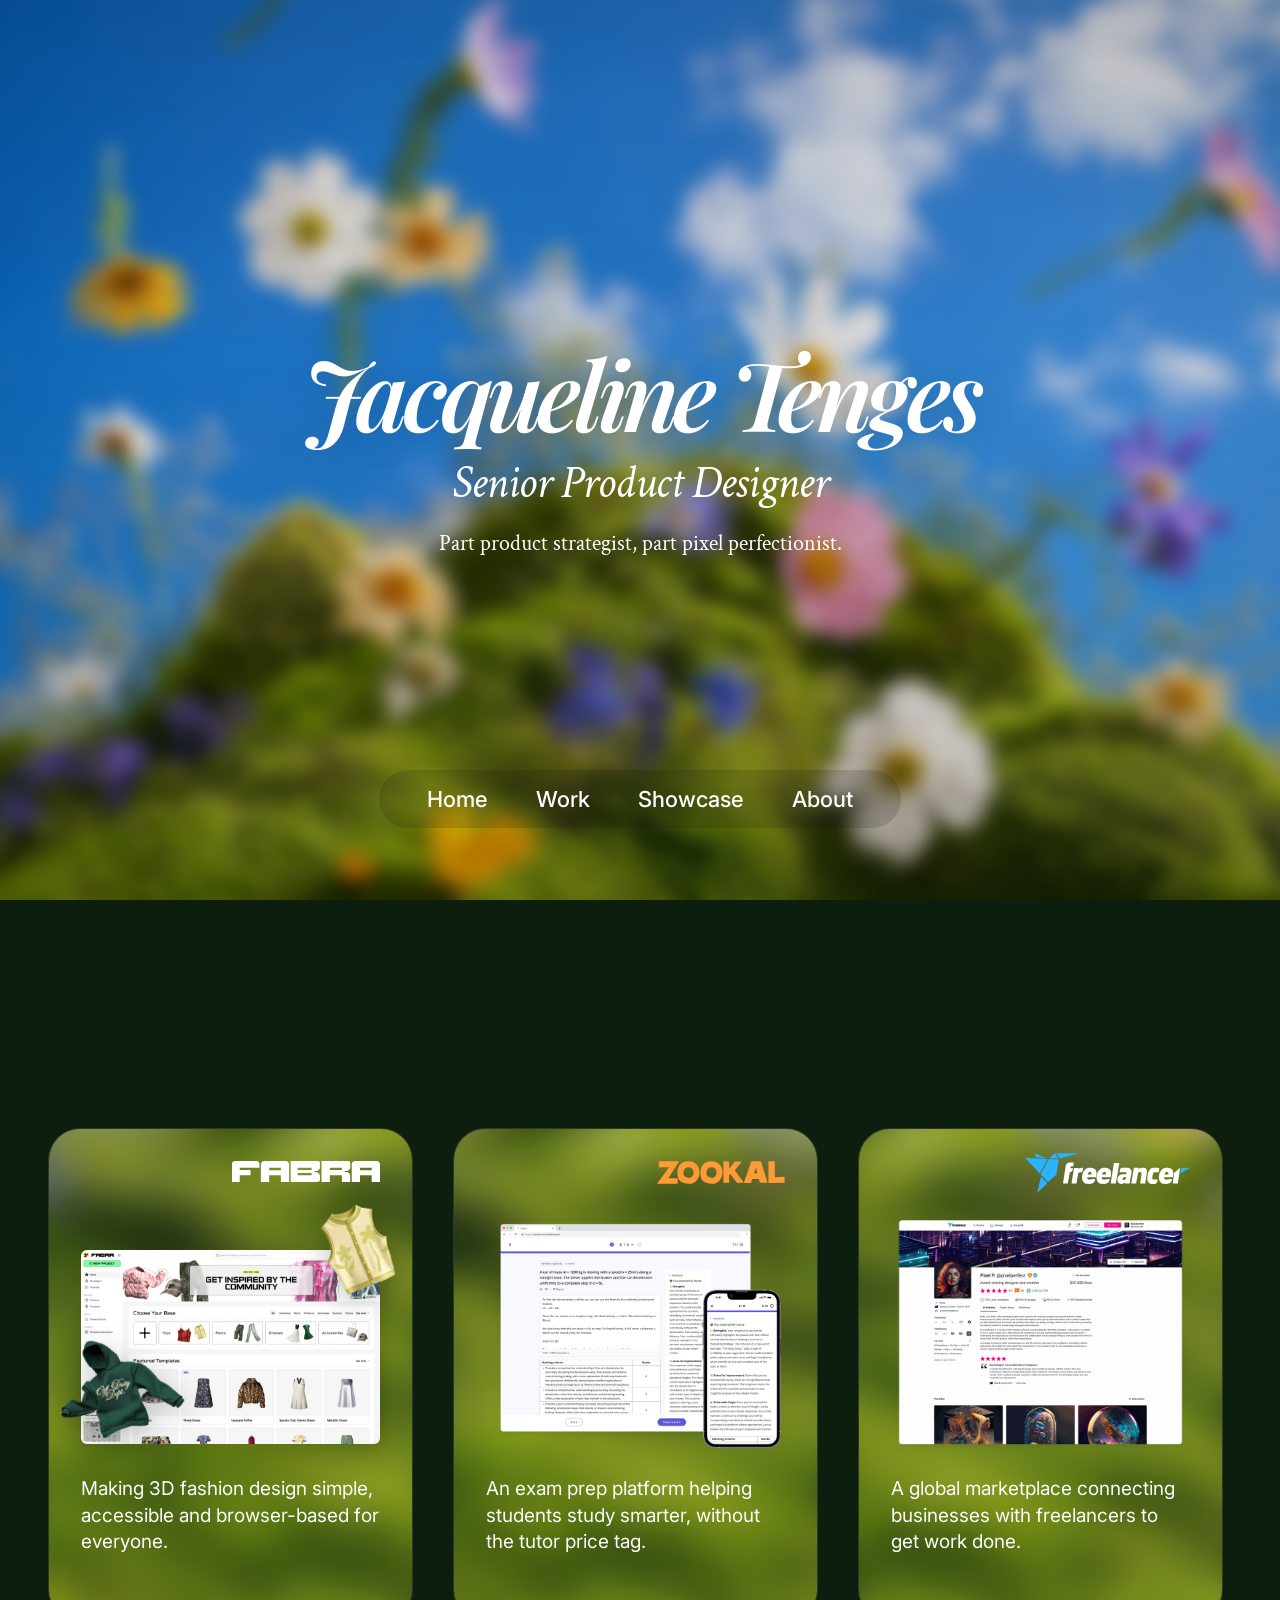
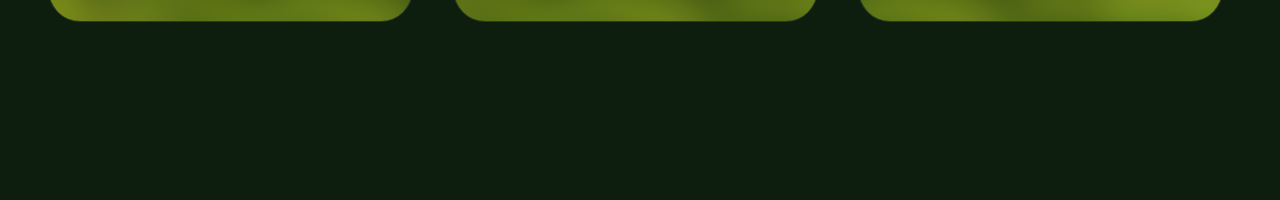
==== index.html @ 453f77ab "Mobile work cards: size Zookal/Freelancer thumbnails to match Fabra (v89) Co-Authored-By: Claude Son" ====
<!DOCTYPE html>
<html lang="en">
<head>
  <meta charset="UTF-8" />
  <meta name="viewport" content="width=device-width, initial-scale=1.0, shrink-to-fit=no" />
  <title>Jacqueline Tenges — Senior Product Designer</title>
  <meta name="description" content="Jacqueline Tenges is a senior product designer based in Sydney, designing end-to-end: product UX, brand, marketing and the words in between." />
  <meta property="og:title" content="Jacqueline Tenges — Senior Product Designer" />
  <meta property="og:description" content="Senior product designer based in Sydney. Product UX, brand, marketing and the words in between." />
  <meta property="og:image" content="assets/meadow.jpg" />
  <link rel="icon" href="data:image/svg+xml,<svg xmlns='http://www.w3.org/2000/svg' viewBox='0 0 100 100'><text y='.9em' font-size='90'>🌼</text></svg>" />
  <link rel="preconnect" href="https://fonts.googleapis.com" />
  <link rel="preconnect" href="https://fonts.gstatic.com" crossorigin />
  <link href="https://fonts.googleapis.com/css2?family=Playfair+Display:ital,wght@0,400;0,500;1,500;1,600&family=Crimson+Text:ital@0;1&family=Inter:wght@400;500;600;700;800&family=Roboto:wght@500&display=swap" rel="stylesheet" />
  <link rel="stylesheet" href="css/style.css?v=89" />
</head>
<body data-page="home">

  <div class="bg bg-hero" id="bgHero">
    <img src="assets/meadow.jpg" alt="" aria-hidden="true" />
  </div>
  <div class="bg bg-moss" id="bgMoss" aria-hidden="true">
    <img src="assets/moss.jpg" alt="" />
  </div>

  <section class="hero" id="top">
    <div class="hero-copy" id="heroCopy">
      <h1 class="rise" style="animation-delay:.15s">Jacqueline Tenges</h1>
      <p class="hero-sub rise" style="animation-delay:.4s">Senior Product Designer</p>
      <p class="hero-tag rise" style="animation-delay:.55s">Part product strategist, part pixel perfectionist.</p>
    </div>
  </section>

  <section class="work-main" id="work" aria-label="Selected work">
    <a class="project-card reveal" style="--d:.05s" href="case-fabra.html">
      <img class="card-logo card-logo--fabra" src="assets/fabra-logo.svg" alt="Fabra" />
      <div class="card-visual" aria-hidden="true">
        <img class="cv-shot" src="assets/fabra-app.jpg" alt="" />
        <img class="cv-vest" src="assets/vest.png" alt="" />
        <img class="cv-hoodie" src="assets/hoodie.png" alt="" />
      </div>
      <div>
        <p class="card-desc">Making 3D fashion design simple, accessible and browser-based for everyone.</p>
        <p class="card-cta">Read case study →</p>
      </div>
    </a>

    <a class="project-card reveal" style="--d:.2s" href="case-zookal.html">
      <img class="card-logo card-logo--zookal" src="assets/zookal-logo.svg" alt="Zookal" />
      <div class="card-visual card-visual--zookal" aria-hidden="true">
        <img class="cv-shot" src="assets/exam-prep-thumbnail.png" alt="" />
      </div>
      <div>
        <p class="card-desc">An exam prep platform helping students study smarter, without the tutor price tag.</p>
        <p class="card-cta">Read case study →</p>
      </div>
    </a>

    <a class="project-card reveal" style="--d:.35s" href="case-freelancer.html">
      <img class="card-logo card-logo--freelancer" src="assets/freelancer-logo.svg" alt="Freelancer.com" />
      <div class="card-visual card-visual--freelancer" aria-hidden="true">
        <img class="cv-shot" src="assets/fl-profile-card.png" alt="" />
      </div>
      <div>
        <p class="card-desc">A global marketplace connecting businesses with freelancers to get work done.</p>
        <p class="card-cta">Read case study →</p>
      </div>
    </a>
  </section>

  <nav class="pill-nav pill-nav--hero rise" style="animation-delay:.7s" id="mainNav" aria-label="Main navigation">
    <a href="#top" id="navHome">Home</a>
    <a href="#work" id="navWork">Work</a>
    <a href="showcase.html" id="navShowcase">Showcase</a>
    <a href="about.html" id="navAbout">About</a>
  </nav>

  <div class="page-veil page-veil--sky" aria-hidden="true"><img src="assets/sky.jpg" alt="" /></div>
  <div class="page-veil page-veil--night" aria-hidden="true"></div>

  <script src="js/main.js?v=89"></script>
</body>
</html>
---- css/style.css ----
/* ============================================================
   Jacqueline Tenges — Portfolio
   Design source: Figma "folio '26"
   ============================================================ */

:root {
  --font-display: "Playfair Display", Georgia, serif;
  --font-serif: "Crimson Text", Georgia, serif;
  --font-sans: "Inter", -apple-system, BlinkMacSystemFont, "Helvetica Neue", sans-serif;
  --font-roboto: "Roboto", var(--font-sans);

  --ink: #1a1a1a;
  --ink-soft: #4f4f4f;
  --ink-faint: #777777;
  --paper: #ffffff;
  --paper-frame: rgba(242, 242, 247, 0.85);
  --paper-border: #dbdbe8;

  --ease-out: cubic-bezier(0.19, 1, 0.22, 1);
  --ease-soft: cubic-bezier(0.33, 1, 0.68, 1);
}

* { margin: 0; padding: 0; box-sizing: border-box; }

html { scroll-behavior: smooth; }

body {
  font-family: var(--font-sans);
  color: #fff;
  background: #0e1e0e;
  min-height: 100vh;
  overflow-x: hidden;
  -webkit-font-smoothing: antialiased;
}

img { max-width: 100%; display: block; }
a { color: inherit; text-decoration: none; }

/* Cross-page fade */
@view-transition { navigation: auto; }
body { animation: page-in 0.7s var(--ease-soft) both; }
@keyframes page-in { from { opacity: 0; } to { opacity: 1; } }

/* ---------------- Backgrounds ---------------- */

.bg {
  position: fixed;
  inset: 0;
  z-index: -1;
  overflow: hidden;
}
.bg img {
  width: 100%;
  height: 100%;
  object-fit: cover;
}
.bg--blur img {
  filter: blur(9px) brightness(0.94);
  transform: scale(1.07);
}
/* soft scrim so white type stays readable over busy imagery */
.bg--blur::before,
.bg-hero::before {
  content: "";
  position: absolute;
  inset: 0;
  z-index: 1;
  background: linear-gradient(180deg, rgba(0, 0, 0, 0.1), rgba(0, 0, 0, 0.04) 40%, rgba(0, 0, 0, 0.16));
  pointer-events: none;
}
.bg--kenburns img {
  animation: kenburns 14s var(--ease-out) both;
}
@keyframes kenburns {
  from { scale: 1.12; }
  to { scale: 1.06; }
}
.bg::after {
  /* gentle vignette so white text always reads */
  content: "";
  position: absolute;
  inset: 0;
  background: radial-gradient(ellipse at center, rgba(0,0,0,0) 55%, rgba(0,0,0,0.14) 100%);
  pointer-events: none;
}

/* Home: hero background crossfades to the moss/work scene on scroll (JS-driven) */
.bg-hero img { filter: blur(9px) brightness(0.94); transform: scale(1.07); will-change: filter, opacity; }
.bg-hero { animation: kenburns-wrap 14s var(--ease-out) both; }
@keyframes kenburns-wrap { from { scale: 1.05; } to { scale: 1; } }
.bg-moss { opacity: 0; will-change: opacity; }
.bg-moss img { transform: scale(1.08); will-change: transform; }

/* ---------------- Pill nav ---------------- */

.pill-nav {
  position: fixed;
  left: 50%;
  transform: translateX(-50%);
  display: flex;
  gap: 48px;
  align-items: center;
  padding: 16px 48px;
  border-radius: 32px;
  z-index: 10;
  font-weight: 500;
  font-size: 22px;
  white-space: nowrap;
}
/* glass lives on a child layer: backdrop-filter directly on a fixed element
   breaks position:fixed on iOS Safari (nav drags with the scroll) */
.pill-nav::before {
  content: "";
  position: absolute;
  inset: 0;
  z-index: -1;
  border-radius: inherit;
  backdrop-filter: blur(26px) saturate(1.15);
  -webkit-backdrop-filter: blur(26px) saturate(1.15);
  background: rgba(30, 30, 30, 0.16);
}
.pill-nav--top { top: 32px; }
.pill-nav--bottom { bottom: 64px; }
/* Home nav: starts near the bottom of the hero, JS glides it to the top on scroll */
.pill-nav--hero { top: calc(100vh - 130px); top: calc(100svh - 130px); }

.pill-nav a {
  position: relative;
  color: #fff;
  transition: opacity 0.3s ease;
}
.pill-nav a::after {
  content: "";
  position: absolute;
  left: 0;
  right: 100%;
  bottom: -5px;
  height: 1.5px;
  background: currentColor;
  transition: right 0.35s var(--ease-soft);
}
.pill-nav a[aria-current="page"]::after { right: 0; }
@media (hover: hover) {
  .pill-nav a:hover::after { right: 0; }
  .pill-nav a:hover { opacity: 0.92; }
}

/* ---------------- Hero (Home / Contact) ---------------- */

.hero {
  min-height: 100vh;
  min-height: 100svh;
  display: flex;
  flex-direction: column;
  align-items: center;
  justify-content: center;
  text-align: center;
  padding: 24px;
}

.hero h1 {
  font-family: var(--font-display);
  font-style: italic;
  font-weight: 600;
  font-size: clamp(52px, 8.5vw, 96px);
  letter-spacing: -0.06em;
  line-height: 1.05;
  text-shadow: 0 2px 40px rgba(0, 0, 0, 0.18);
}
.hero .hero-sub {
  font-family: var(--font-serif);
  font-style: italic;
  font-size: clamp(24px, 3.6vw, 46px);
  letter-spacing: -0.02em;
  margin-top: 10px;
  text-shadow: 0 1px 24px rgba(0, 0, 0, 0.18);
}
.hero .hero-sub a { border-bottom: 1px solid rgba(255,255,255,0.35); transition: border-color .3s; }
.hero .hero-sub a:hover { border-color: #fff; }
.hero .hero-tag {
  font-family: var(--font-serif);
  font-size: clamp(16px, 1.7vw, 24px);
  margin-top: 16px;
  text-shadow: 0 1px 18px rgba(0, 0, 0, 0.35);
}

/* Sky veil: covers the page on the way out to About, so the two pages feel continuous */
.page-veil {
  position: fixed;
  inset: 0;
  z-index: 40;
  opacity: 0;
  visibility: hidden;
  pointer-events: none;
  transition: opacity 0.55s var(--ease-soft), visibility 0s linear 0.55s;
}
.page-veil img {
  width: 100%;
  height: 100%;
  object-fit: cover;
  transform: scale(1.07) translate3d(0, 3%, 0);
  transition: transform 0.7s var(--ease-out);
}
.page-veil--night {
  background: radial-gradient(120% 90% at 50% 12%, #f3f3f5 0%, #e9e9ed 52%, #dedee4 100%);
}
body.leave.leave-sky .page-veil--sky,
body.leave.leave-night .page-veil--night {
  opacity: 1;
  visibility: visible;
  transition: opacity 0.55s var(--ease-soft), visibility 0s;
}
body.leave.leave-sky .page-veil--sky img { transform: none; }
body.leave .hero,
body.leave .work-main {
  translate: 0 -12vh;
  opacity: 0;
  transition: translate 0.6s var(--ease-out), opacity 0.5s ease;
}
body.leave .pill-nav {
  top: 32px !important;
  transition: top 0.55s var(--ease-out);
  z-index: 45; /* stays above the veil, like the fixed nav during the work scroll */
}

/* staggered entrance */
.rise {
  opacity: 0;
  translate: 0 26px;
  animation: rise 1.2s var(--ease-out) forwards;
}
@keyframes rise {
  to { opacity: 1; translate: 0 0; }
}

/* ---------------- Scroll reveal ---------------- */

.reveal {
  opacity: 0;
  translate: 0 34px;
  transition: opacity 0.9s var(--ease-soft), translate 0.9s var(--ease-out);
  transition-delay: var(--d, 0s);
}
.reveal.in {
  opacity: 1;
  translate: 0 0;
}

/* ---------------- Work page ---------------- */

.work-main {
  min-height: 100vh;
  min-height: 100svh;
  display: flex;
  align-items: center;
  justify-content: center;
  gap: 56px;
  padding: 140px 48px 90px;
  flex-wrap: wrap;
}

.project-card {
  display: flex;
  flex-direction: column;
  justify-content: space-between;
  width: 365px;
  height: 494px;
  padding: 32px;
  border-radius: 32px;
  border: 1px solid rgba(255, 255, 255, 0.12);
  overflow: hidden;
  position: relative;
  isolation: isolate;
  will-change: transform;
  transition: transform 0.6s var(--ease-out), box-shadow 0.6s var(--ease-out);
}
/* iOS WebKit fails to clip filtered children to a rounded overflow box,
   painting the blurred moss square over the card corners — masking forces
   the rounded clip. iOS-only: the mask also swallows outer box-shadows. */
@supports (-webkit-touch-callout: none) {
  .project-card { -webkit-mask-image: -webkit-radial-gradient(white, black); }
}
/* Frosted glass baked into each card (its own blurred moss layer) instead of
   backdrop-filter: adjacent live backdrops smear each other in Chromium when
   a sibling animates. */
.project-card::before {
  content: "";
  position: absolute;
  inset: -36px;
  background: url(../assets/moss.jpg) center / cover;
  filter: blur(22px) saturate(1.05) brightness(1.02);
  transition: filter 0.6s ease;
  z-index: 0;
}
.project-card:nth-child(1)::before { background-position: 22% 42%; }
.project-card:nth-child(2)::before { background-position: 50% 58%; }
.project-card:nth-child(3)::before { background-position: 78% 46%; }
.project-card::after {
  content: "";
  position: absolute;
  inset: 0;
  background: rgba(255, 255, 255, 0.05);
  z-index: 1;
  transition: background 0.6s ease;
  pointer-events: none;
}
.project-card > * { position: relative; z-index: 2; }
.project-card:hover {
  transform: rotate(3.5deg) translateY(-8px);
  box-shadow: 0 30px 60px -20px rgba(0, 20, 0, 0.35);
}
.project-card:hover::before { filter: blur(22px) saturate(1.08) brightness(1.08); }
.project-card:hover::after { background: rgba(255, 255, 255, 0.09); }

.project-card .wordmark {
  text-align: right;
  font-size: 24px;
}
.wordmark--freelancer { font-family: var(--font-roboto); font-weight: 500; }
.wordmark--fabra { font-weight: 600; letter-spacing: 0.14em; }
.wordmark--zookal { font-weight: 800; letter-spacing: 0.1em; }

/* Brand logo SVGs on the work cards (owner-supplied, white/brand-colour
   variants for the dark moss glass). Heights tuned so cap heights match. */
.project-card .card-logo {
  align-self: flex-end;
  width: auto;
  flex-shrink: 0;
}
.card-logo--fabra { height: 21px; }
.card-logo--zookal { height: 23px; }
.card-logo--freelancer { height: 40px; margin: -8px 0; }

.project-card .card-desc {
  font-size: 19px;
  line-height: 1.4;
  font-weight: 400;
}
.project-card .card-cta {
  margin-top: 14px;
  font-size: 15px;
  letter-spacing: 0.06em;
  text-transform: uppercase;
  opacity: 0;
  translate: 0 6px;
  transition: opacity 0.45s ease, translate 0.45s var(--ease-out);
}
.project-card:hover .card-cta { opacity: 0.9; translate: 0 0; }

a.project-card { cursor: pointer; }

/* in-card visual collage (FABRA): app screenshot with garment cutouts */
.card-visual {
  position: absolute;
  inset: 0;
  pointer-events: none;
}
.card-visual .cv-shot {
  position: absolute;
  left: 8.8%;
  top: 24.5%;
  width: 82.5%;
  border-radius: 6px;
  box-shadow: 0 12px 32px rgba(0, 20, 0, 0.28);
}
.card-visual .cv-vest {
  position: absolute;
  left: 71%;
  top: 14.5%;
  width: 28%;
  filter: drop-shadow(0 8px 14px rgba(0, 20, 0, 0.25));
}
/* Zookal + Freelancer cards: floating mockups with their own baked shadows — no frame
   (both thumbnails share the same ~1.25 ratio, so they share geometry) */
.card-visual--zookal .cv-shot,
.card-visual--freelancer .cv-shot {
  left: 10%;
  top: 18%;
  width: 80%;
  border-radius: 0;
  box-shadow: none;
}

.card-visual .cv-hoodie {
  position: absolute;
  left: 0.5%;
  top: 38.5%;
  width: 35%;
  rotate: -18deg;
  filter: drop-shadow(0 8px 14px rgba(0, 20, 0, 0.25));
}

.hero-copy { will-change: transform, opacity; }

/* Arriving straight at #work (e.g. nav from another page): skip the hero intro */
body.no-intro .rise {
  animation: none;
  opacity: 1;
  translate: 0 0;
}
body.no-intro .bg-hero { animation: none; }
body.no-intro .reveal { transition: none; }

/* ---------------- Case study (Apple Books-style pager) ---------------- */

body.pager {
  --bookw: min(71vw, 1300px);
  --bookh: min(76svh, calc(100svh - 190px), 960px);
  height: 100vh;
  height: 100svh;
  overflow: hidden;
}

/* One still book frame; only the pages inside slide and fade */
.book--stage {
  position: fixed;
  left: 50%;
  top: calc(50% + 16px);
  translate: -50% -50%;
  width: var(--bookw);
  height: var(--bookh);
  max-width: min(1500px, calc(100vw - 76px));
  max-height: calc(100svh - 150px);
  overflow: hidden;
  contain: paint; /* hard guarantee: content can never spill outside the book */
  z-index: 5;
  perspective: 2600px;
}

/* The turning leaf: a two-sided page. The front carries the outgoing
   page; the back shows a readable preview of the incoming one, like
   really opening a book. (No filter/opacity mid-animation: grouping
   properties flatten preserve-3d and mirror the text.) */
.page-leaf {
  position: absolute;
  top: 13px;
  bottom: 13px;
  left: 50%;
  right: 13px;
  transform-origin: left center;
  transform-style: preserve-3d;
  opacity: 0;
  pointer-events: none;
  z-index: 8;
  will-change: transform;
}
.leaf-face {
  position: absolute;
  inset: 0;
  background: #ffffff;
  border-radius: 0 12px 12px 0;
  box-shadow: 0 6px 20px rgba(20, 30, 50, 0.14);
  overflow: hidden;
  backface-visibility: hidden;
  -webkit-backface-visibility: hidden;
}
.leaf-face .book-page {
  position: absolute;
  inset: 0;
  width: 100%;
  height: 100%;
}
.leaf-face::after {
  /* fold shading over the preview */
  content: "";
  position: absolute;
  inset: 0;
  background: linear-gradient(to right, rgba(20, 30, 50, 0.07), rgba(20, 30, 50, 0) 18%, rgba(20, 30, 50, 0) 82%, rgba(20, 30, 50, 0.05));
  pointer-events: none;
}
.leaf-back {
  transform: rotateY(180deg);
  border-radius: 12px 0 0 12px;
}
.page-leaf.turn-next,
.page-leaf.turn-prev { opacity: 1; }
.page-leaf.turn-next { animation: leaf-next 0.55s cubic-bezier(0.45, 0.05, 0.35, 1) both; }
.page-leaf.turn-prev { animation: leaf-prev 0.55s cubic-bezier(0.45, 0.05, 0.35, 1) both; }
@keyframes leaf-next {
  from { transform: rotateY(0deg); }
  to { transform: rotateY(-178deg); }
}
@keyframes leaf-prev {
  from { transform: rotateY(-178deg); }
  to { transform: rotateY(0deg); }
}

.case-slide {
  position: absolute;
  inset: 13px;
  opacity: 0;
  visibility: hidden;
  /* hold the outgoing spread until the turning leaf covers it mid-flip,
     then swap underneath — the previous page stays visible as the flip begins */
  transition: opacity 0.3s ease 0.18s, visibility 0s linear 0.48s;
  pointer-events: none;
}
.case-slide.is-active {
  opacity: 1;
  visibility: visible;
  transition: opacity 0.3s ease 0.18s, visibility 0s;
  pointer-events: auto;
}

.case-slide .book-inner {
  height: 100%;
  overflow: hidden;
  align-items: stretch;
  min-height: 0;
}
.case-slide .book-page {
  height: 100%;
  max-height: 100%;
  overflow: hidden;
}
/* fixed width from the moment a flow page is created — during pagination a
   lone page would otherwise stretch to the full spread and under-measure */
.case-slide .book-page--flow {
  flex: 0 0 calc(50% - 2px);
}

/* Page-edge tabs with thin chevrons, centred on the book's edges */
.pager-arrow {
  position: fixed;
  top: calc(50% + 16px);
  translate: 0 -50%;
  z-index: 12;
  border: none;
  padding: 0;
  cursor: pointer;
  display: flex;
  align-items: center;
  justify-content: center;
  width: 32px;
  height: 68px;
  border-radius: 10px;
  background: #eef0f4;
  box-shadow: 0 8px 22px rgba(25, 35, 55, 0.22);
  color: #3a3a3a;
  opacity: 0.9;
  transition: opacity 0.3s ease, color 0.3s ease, transform 0.35s var(--ease-out), background 0.3s ease, box-shadow 0.3s ease;
}
.pager-arrow svg {
  width: 24px;
  height: 24px;
  display: block;
  stroke-width: 1.4;
}
.pager-arrow:hover {
  background: #ffffff;
  color: #000;
  opacity: 1;
  box-shadow: 0 12px 28px rgba(25, 35, 55, 0.3);
}
.pager-arrow--prev { left: calc(50% - var(--bookw) / 2 - 16px); }
.pager-arrow--prev:hover { transform: translateX(-2px); }
.pager-arrow--next { right: calc(50% - var(--bookw) / 2 - 16px); }
.pager-arrow--next:hover { transform: translateX(2px); }
.pager-arrow:active { transform: none; }
.pager-arrow[disabled] {
  opacity: 0;
  pointer-events: none;
}

/* little scroll-down cue in reading mode */
.reader-hint {
  display: none;
  position: fixed;
  bottom: 84px;
  left: 50%;
  translate: -50% 0;
  z-index: 21;
  color: #8a8a8e;
  animation: hint-bob 2.4s ease-in-out infinite;
  transition: opacity 0.5s ease;
  pointer-events: none;
}
.reader-hint svg { width: 26px; height: 26px; }
.reader-hint.gone { opacity: 0; }

/* Apple Books reader bar + contents sheet (mobile) */
.reader-bar {
  display: none;
  position: fixed;
  bottom: 20px;
  left: 50%;
  translate: -50% 0;
  z-index: 22;
}
.reader-contents {
  display: flex;
  align-items: center;
  gap: 26px;
  padding: 13px 20px;
  border: 1px solid rgba(0, 0, 0, 0.08);
  border-radius: 999px;
  background: rgba(250, 250, 252, 0.96);
  color: #1a1a1a;
  font-family: var(--font-sans);
  font-size: 14px;
  font-weight: 500;
  letter-spacing: 0.01em;
  cursor: pointer;
  box-shadow: 0 8px 24px rgba(25, 35, 55, 0.16);
  min-width: 230px;
  justify-content: space-between;
}
.reader-contents svg { width: 18px; height: 18px; flex: none; }

.toc-sheet {
  position: fixed;
  bottom: 76px;
  left: 50%;
  translate: -50% 0;
  z-index: 22;
  min-width: 230px;
  padding: 10px 0;
  border-radius: 18px;
  background: rgba(252, 252, 253, 0.98);
  border: 1px solid rgba(0, 0, 0, 0.06);
  box-shadow: 0 14px 40px rgba(25, 35, 55, 0.22);
  animation: bubble-pop 0.35s cubic-bezier(0.34, 1.56, 0.64, 1) both;
  transform-origin: bottom center;
}
.toc-sheet a {
  display: block;
  padding: 11px 22px;
  color: #6e6e73;
  font-size: 15px;
}
.toc-sheet a.active { color: #1a1a1a; font-weight: 600; }
.toc-sheet a:active { background: rgba(0, 0, 0, 0.05); }

/* Apple Books-style close (mobile) */
.book-close {
  display: none;
  position: fixed;
  top: 26px;
  right: 18px;
  z-index: 14;
  width: 40px;
  height: 40px;
  border-radius: 50%;
  background: #f2f2f6;
  color: #1a1a1a;
  font-size: 20px;
  line-height: 1;
  align-items: center;
  justify-content: center;
  box-shadow: 0 4px 14px rgba(20, 30, 55, 0.22);
  transition: transform 0.3s var(--ease-out), background 0.3s ease;
}
.book-close:active { transform: scale(0.94); background: #ffffff; }

.pager-dots {
  position: fixed;
  bottom: 26px;
  left: 50%;
  translate: -50% 0;
  display: flex;
  gap: 10px;
  z-index: 12;
}
.pager-dots button {
  width: 8px;
  height: 8px;
  border-radius: 50%;
  border: none;
  padding: 0;
  cursor: pointer;
  background: rgba(255, 255, 255, 0.45);
  transition: background 0.3s ease, transform 0.3s ease;
}
.pager-dots button:hover { transform: scale(1.4); }
.pager-dots button.active { background: #fff; transform: scale(1.25); }

/* ---------------- Case study ---------------- */

.case-nav {
  position: fixed;
  left: 38px;
  top: 50%;
  transform: translateY(-50%);
  z-index: 9;
  display: flex;
  flex-direction: column;
  gap: 10px;
  text-align: right;
  font-size: 16px;
}
.case-nav a {
  color: rgba(255, 255, 255, 0.75);
  text-shadow: 0 1px 12px rgba(0,0,0,0.35);
  transition: color 0.3s ease, font-weight 0.3s ease, letter-spacing 0.3s ease;
}
.case-nav a:hover { color: #fff; }
.case-nav a.active { color: #fff; font-weight: 600; }

.case-section {
  min-height: 100vh;
  min-height: 100svh;
  display: flex;
  align-items: center;
  justify-content: center;
  padding: 130px 24px 70px;
}

.book {
  width: min(1025px, calc(100% - 76px)); /* leave room for the edge tabs on smaller screens */
  border-radius: 24px;
  padding: 13px;
  background: var(--paper-frame);
  border: 1px solid var(--paper-border);
  backdrop-filter: blur(12px);
  -webkit-backdrop-filter: blur(12px);
  box-shadow: 0 40px 80px -40px rgba(20, 40, 20, 0.35);
}
.book-inner {
  display: flex;
  gap: 4px;
  border-radius: 16px;
  overflow: hidden;
  min-height: 666px;
}
.book-page {
  background: var(--paper);
  flex: 1 0 0;
  min-width: 0;
  padding: 48px;
  color: var(--ink);
  display: flex;
  flex-direction: column;
  gap: 32px;
}
.book-page--center { justify-content: center; gap: 48px; }

.eyebrow {
  font-size: 14px;
  font-weight: 600;
  text-transform: uppercase;
  letter-spacing: 0.08em;
  color: var(--ink-faint);
}
.book h2 {
  font-family: var(--font-display);
  font-weight: 400;
  font-size: 28px;
  line-height: 1.35;
  color: #000;
}
.book .body {
  font-size: 16px;
  line-height: 1.55;
  letter-spacing: -0.02em;
  color: var(--ink-soft);
  display: flex;
  flex-direction: column;
  gap: 18px;
}
.book .meta {
  font-size: 14px;
  font-weight: 600;
  letter-spacing: 0.06em;
  text-transform: uppercase;
  color: var(--ink-faint);
}
.book-page--blank {
  align-items: center;
  justify-content: center;
}
.book-page--blank .ghostmark {
  font-weight: 600;
  letter-spacing: 0.35em;
  font-size: 15px;
  color: #d9d9e2;
  text-transform: uppercase;
}

.case-next {
  display: inline-block;
  margin-top: 6px;
  font-family: var(--font-serif);
  font-style: italic;
  font-size: 22px;
  color: var(--ink);
  border-bottom: 1px solid rgba(26,26,26,0.3);
  transition: border-color 0.3s ease, translate 0.4s var(--ease-out);
}
.case-next:hover { border-color: var(--ink); translate: 4px 0; }

/* Light collage theme for the case study (white bg, dark chrome) */
body.case-light { background: #ffffff; }
.case-light .case-nav {
  background: #f2f77b;
  border: 1.5px dashed rgba(20, 20, 20, 0.65);
  padding: 12px 16px 12px 14px;
  border-radius: 2px;
  box-shadow: 2px 3px 0 rgba(0, 0, 0, 0.08);
  gap: 6px;
  font-size: 13px;
}
.case-light .pager-dots button { background: rgba(0, 0, 0, 0.22); }
.case-light .pager-dots button.active { background: #111; }
.fabra-mark { width: 112px; height: auto; }
.case-light .bg::after { display: none; }
.case-light .pill-nav::before {
  background: rgba(250, 250, 252, 0.72);
  border: 1px solid rgba(0, 0, 0, 0.05);
}
.case-light .pill-nav a { color: #1a1a1a; }
.case-light .case-nav {
  left: 26px;
  text-align: left;
}
.case-light .case-nav a {
  color: #82852f;
  text-shadow: none;
}
.case-light .case-nav a.active,
.case-light .case-nav a:hover { color: #111; }
.case-light .book {
  box-shadow: 0 34px 80px -30px rgba(20, 20, 40, 0.28);
}
/* ---------------- Case study: content blocks ---------------- */

.flow-list {
  list-style: none;
  font-size: 16px;
  line-height: 1.6;
  letter-spacing: -0.02em;
  color: var(--ink-soft);
}
.flow-list li::before { content: "–  "; color: var(--ink-faint); }

/* repaginated pages: paragraphs flow as individual blocks */
.book-page--flow { gap: 16px; }
.book-page--flow h2 { margin: 6px 0 12px; }
.book-page--flow .eyebrow { margin-bottom: 2px; }
.book-page .flow {
  font-size: 16px;
  line-height: 1.55;
  letter-spacing: -0.02em;
  color: var(--ink-soft);
}

.img-slot {
  width: 100%;
  min-height: 110px;
  border: 1.5px dashed #d5d6e0;
  border-radius: 10px;
  background: #fafafc;
  display: flex;
  align-items: center;
  justify-content: center;
  padding: 16px 20px;
  text-align: center;
}
.img-slot span {
  font-size: 12.5px;
  font-style: italic;
  color: #9a9aa5;
  line-height: 1.45;
}
.img-slot--tall { min-height: 260px; flex: 1; }

/* Looping hero video on the overview page: fills the page like a plate */
.hero-video {
  flex: 1;
  min-height: 0;
  width: 100%;
  object-fit: cover;
  border-radius: 10px;
  background: #fafafc;
}
/* Figures dropped into the flow (diagrams, slides): never cropped —
   full image at natural aspect ratio */
.case-figure {
  display: block;
  width: 100%;
  height: auto;
}
.zoomable {
  margin: 0;
  overflow: hidden;
  border-radius: 8px;
  border: 1px solid #ececf2;
  background: #fff;
  line-height: 0;
  cursor: zoom-in;
  /* never squash to fit a page: keep the full image and let the
     paginator move it to the next page instead (overflow:hidden would
     otherwise let flex shrink this to any height) */
  flex-shrink: 0;
}
.zoomable .case-figure { transition: transform 0.45s var(--ease-out); }
/* hover is just an invitation — the real zoom opens centred on screen */
@media (hover: hover) {
  .zoomable:hover .case-figure { transform: scale(1.02); }
}

/* Click-to-zoom overlay (all devices) */
/* page scroll is frozen while the lightbox is open (see main.js) */
html.lb-open,
html.lb-open body { overflow: hidden; }

.lightbox[hidden] { display: none !important; }
.lightbox {
  position: fixed;
  inset: 0;
  z-index: 60;
  background: rgba(14, 14, 18, 0.86);
  display: flex;
  align-items: center;
  justify-content: center;
  cursor: zoom-out;
  overscroll-behavior: contain;
}
.lightbox img {
  max-width: min(96vw, 1600px);
  max-height: 94vh;
  width: auto;
  height: auto;
  margin: auto; /* centres both ways; keeps every edge reachable when panning */
  border-radius: 10px;
  box-shadow: 0 30px 90px rgba(0, 0, 0, 0.5);
}
.lightbox-close {
  position: fixed;
  top: 20px;
  right: 20px;
  width: 40px;
  height: 40px;
  border: none;
  border-radius: 50%;
  background: rgba(255, 255, 255, 0.16);
  color: #fff;
  font-size: 22px;
  line-height: 1;
  cursor: pointer;
  z-index: 61;
}
@media (max-width: 900px) {
  /* phones: the document itself must never scroll or zoom sideways — clip
     (not hidden) adds no scroll container for iOS to pan */
  html { overflow-x: clip; }

  /* phone: the tapped image opens at 2x width, vertically centred in the
     viewport, and pans sideways by touch */
  .lightbox { overflow: hidden; touch-action: none; }
  .lightbox img {
    position: absolute;
    left: 0;
    top: 0;
    max-width: none;
    max-height: none;
    width: 200vw;
    margin: 0;
    border-radius: 6px;
    box-shadow: none;
    will-change: transform;
  }
}

/* In-page product recording: shown whole (no crop), centred on its page */
.case-video {
  width: 100%;
  height: auto;
  max-height: 100%;
  object-fit: contain;
  border-radius: 10px;
  background: #fafafc;
  flex: none;
}

.pullquote {
  font-family: var(--font-display);
  font-size: 19px;
  line-height: 1.45;
  color: #1a1a1a;
  border-left: 2px solid #dbdbe8;
  padding-left: 16px;
}

.principle {
  font-family: var(--font-display);
  font-style: italic;
  font-size: 22px;
  color: #000;
  text-align: center;
  padding: 10px 0;
}

.stat-rows { display: flex; flex-direction: column; gap: 9px; }
.stat-row { display: flex; align-items: baseline; gap: 12px; }
.stat-num {
  font-family: var(--font-display);
  font-size: 21px;
  color: #000;
  min-width: 96px;
  white-space: nowrap;
}
.stat-label { font-size: 14px; color: var(--ink-faint); letter-spacing: -0.01em; }

.book .quote {
  font-style: italic;
  color: var(--ink-soft);
  font-size: 15px;
  line-height: 1.5;
  border-left: 2px solid #ebebf2;
  padding-left: 14px;
}

.meta-rows { display: flex; flex-direction: column; gap: 8px; font-size: 13.5px; }
.meta-rows .k {
  font-weight: 600;
  text-transform: uppercase;
  letter-spacing: 0.08em;
  font-size: 11.5px;
  color: var(--ink-faint);
  display: block;
}
.meta-rows .v { color: var(--ink-soft); }
.meta-rows--roomy { gap: min(30px, 2.6svh); font-size: 16px; max-width: 400px; }
.meta-rows--roomy .k { font-size: 12.5px; margin-bottom: 6px; }
.meta-rows--roomy .v { line-height: 1.65; }

.mini-eyebrow {
  font-size: 12.5px;
  font-weight: 600;
  text-transform: uppercase;
  letter-spacing: 0.08em;
  color: var(--ink-faint);
}

/* ---------------- About: pannable canvas ---------------- */

body.canvas-page {
  /* pinned app-style: on iOS a merely overflow-hidden body still expands the
     layout viewport for the 1500px world and Safari zooms the page out */
  position: fixed;
  inset: 0;
  width: 100%;
  height: 100%;
  overflow: hidden;
  overscroll-behavior: none;
  touch-action: none;
  background: #3a80e6; /* matches the sky, so arriving from Home feels continuous */
}

.world {
  position: absolute;
  top: 0;
  left: 0;
  width: 140vw;
  height: 140vh;
  min-width: 1500px;
  min-height: 1150px;
  will-change: transform;
  cursor: grab;
}
.world.dragging { cursor: grabbing; }
.world-sky {
  position: absolute;
  inset: 0;
  width: 100%;
  height: 100%;
  object-fit: cover;
  pointer-events: none;
  user-select: none;
}
.world .float-item {
  position: absolute;
  filter: drop-shadow(0 18px 24px rgba(0, 30, 90, 0.25));
  animation: floaty var(--fd, 9s) ease-in-out var(--fdelay, 0s) infinite alternate;
  pointer-events: none;
  user-select: none;
}
.float-item--person { filter: drop-shadow(0 26px 30px rgba(0, 30, 90, 0.3)); }

/* Points of interest */
.poi {
  position: absolute;
  touch-action: manipulation;
  transition: opacity 0.3s ease;
  width: 44px;
  height: 44px;
  border: none;
  padding: 0;
  background: transparent;
  cursor: pointer;
  z-index: 3;
  translate: -50% -50%;
}
.poi .poi-dot {
  position: absolute;
  inset: 50%;
  width: 14px;
  height: 14px;
  margin: -7px 0 0 -7px;
  border-radius: 50%;
  background: #fff;
  box-shadow: 0 0 0 5px rgba(255, 255, 255, 0.32);
  transition: transform 0.35s var(--ease-out), box-shadow 0.35s ease;
}
.poi::before {
  content: "";
  position: absolute;
  inset: 50%;
  width: 14px;
  height: 14px;
  margin: -7px 0 0 -7px;
  border-radius: 50%;
  background: rgba(255, 255, 255, 0.7);
  animation: poi-pulse 2.4s ease-out infinite;
}
@keyframes poi-pulse {
  from { transform: scale(1); opacity: 0.8; }
  to { transform: scale(3.4); opacity: 0; }
}
.poi:hover .poi-dot {
  transform: scale(1.35);
  box-shadow: 0 0 0 8px rgba(255, 255, 255, 0.4);
}
.poi[aria-expanded="true"]::before { display: none; }

/* while a bubble is open, the other pointers step aside so nothing
   shines through the glass card */
.world.bubble-open .poi:not([aria-expanded="true"]) {
  opacity: 0;
  pointer-events: none;
}
/* the card glass is translucent, so an open poi must vanish, not just sit behind */
.poi[aria-expanded="true"] {
  opacity: 0;
  pointer-events: none;
  transition: opacity 0.3s ease;
}

/* Pop-in bubbles */
.bubble {
  position: absolute;
  z-index: 6; /* always above the poi dots and their pulse halos */
  transform-origin: var(--origin, left center);
}
.bubble.pop-in {
  animation: bubble-pop 0.55s cubic-bezier(0.34, 1.56, 0.64, 1) both;
}
.bubble.pop-out {
  animation: bubble-out 0.28s var(--ease-soft) both;
}
@keyframes bubble-pop {
  0% { opacity: 0; transform: scale(0.25) translateY(14px); }
  100% { opacity: 1; transform: scale(1) translateY(0); }
}
@keyframes bubble-out {
  from { opacity: 1; transform: scale(1); }
  to { opacity: 0; transform: scale(0.5); }
}

.bubble-close {
  position: absolute;
  top: 12px;
  right: 14px;
  width: 30px;
  height: 30px;
  border: none;
  border-radius: 50%;
  background: rgba(255, 255, 255, 0.16);
  color: #fff;
  font-size: 18px;
  line-height: 1;
  cursor: pointer;
  transition: background 0.3s ease, transform 0.3s var(--ease-out);
}
.bubble-close:hover { background: rgba(255, 255, 255, 0.3); transform: rotate(90deg); }

.bubble--mini {
  padding: 12px 20px;
  border-radius: 999px;
  border: 1px solid rgba(255, 255, 255, 0.55);
  background: rgba(255, 255, 255, 0.12);
  backdrop-filter: blur(10px);
  -webkit-backdrop-filter: blur(10px);
  white-space: nowrap;
}
.bubble--mini .bubble-close { position: static; width: 22px; height: 22px; font-size: 14px; margin-left: 10px; vertical-align: middle; }
.bubble-mini-text {
  display: inline;
  font-family: var(--font-display);
  font-style: italic;
  font-weight: 500;
  letter-spacing: -0.01em;
  font-size: 19px;
}

.world .bio-card {
  position: absolute;
  left: 57.5%;
  top: 28%;
  margin: 0;
  width: min(440px, 82vw);
}
.world .bubble--mini { position: absolute; }

/* Mobile: bubbles become Apple-style popovers pinned to the screen */
.bubble.bubble--popover {
  position: fixed !important;
  left: 50% !important;
  top: auto !important;
  right: auto !important;
  bottom: 84px !important;
  translate: -50% 0;
  transform-origin: bottom center;
  z-index: 40;
  max-width: calc(100vw - 32px);
  box-shadow: 0 24px 60px rgba(0, 25, 80, 0.35);
}
.bubble.bubble--popover.bio-card {
  width: calc(100vw - 32px);
  max-height: 70svh;
  overflow-y: auto;
  background: rgba(255, 255, 255, 0.14);
  backdrop-filter: blur(24px) saturate(1.2);
  -webkit-backdrop-filter: blur(24px) saturate(1.2);
}
.bubble.bubble--popover.bubble--mini { white-space: nowrap; }

.pan-hint {
  position: fixed;
  bottom: 26px;
  left: 50%;
  translate: -50% 0;
  text-align: center;
  text-wrap: balance;
  width: max-content;
  max-width: 86vw;
  font-size: 12px;
  letter-spacing: 0.24em;
  text-transform: uppercase;
  opacity: 0.8;
  z-index: 6;
  pointer-events: none;
  text-shadow: 0 1px 12px rgba(0, 40, 120, 0.4);
  transition: opacity 0.6s ease;
}
.pan-hint.gone { opacity: 0; }

/* ---------------- About: bio card ---------------- */

@keyframes floaty {
  from { translate: 0 -14px; rotate: -2.5deg; }
  to { translate: 0 14px; rotate: 2.5deg; }
}

.bio-card {
  position: relative;
  z-index: 2;
  margin-left: auto;
  margin-right: clamp(24px, 8vw, 130px);
  width: min(460px, calc(100% - 48px));
  padding: 44px 40px;
  border-radius: 24px;
  border: 1px solid rgba(255, 255, 255, 0.55);
  background: rgba(255, 255, 255, 0.08);
  backdrop-filter: blur(10px);
  -webkit-backdrop-filter: blur(10px);
}
.bio-card h2 {
  font-family: var(--font-display);
  font-style: italic;
  font-weight: 500;
  font-size: clamp(32px, 4vw, 42px);
  letter-spacing: -0.02em;
  line-height: 1.2;
  margin-bottom: 26px;
}
.bio-card p {
  font-size: 17px;
  line-height: 1.55;
  margin-bottom: 20px;
}
.bio-links {
  display: flex;
  flex-wrap: wrap;
  gap: 8px 14px;
  font-weight: 600;
  font-size: 16px;
}
.bio-links a {
  border-bottom: 1px solid rgba(255,255,255,0.4);
  transition: border-color 0.3s ease;
}
.bio-links a:hover { border-color: #fff; }
.bio-links .dot { opacity: 0.7; }

/* Compact bio cards for the canvas items — same glass style as the main
   card, sized for a title plus a short description */
.bio-card--mini,
.world .bio-card--mini {
  width: min(320px, 78vw);
  padding: 26px 28px 24px;
  margin: 0;
}
.bio-card--mini h2 { font-size: 24px; margin-bottom: 10px; }
.bio-card--mini p { font-size: 15px; line-height: 1.55; margin-bottom: 0; }

/* ---------------- Footer hint on scroll pages ---------------- */

.scroll-hint {
  position: fixed;
  bottom: 26px;
  left: 50%;
  translate: -50% 0;
  font-size: 12px;
  letter-spacing: 0.28em;
  text-transform: uppercase;
  opacity: 0.75;
  z-index: 5;
  animation: hint-bob 2.6s ease-in-out infinite;
  text-shadow: 0 1px 10px rgba(0,0,0,0.4);
  pointer-events: none;
}
@keyframes hint-bob {
  0%, 100% { translate: -50% 0; }
  50% { translate: -50% 7px; }
}

/* ---------------- Responsive ---------------- */

@media (max-width: 1100px) {
  .case-nav { display: none; }
}

@media (max-width: 900px) {
  .pill-nav { gap: 32px; font-size: 18px; padding: 13px 34px; }
  .pill-nav--bottom { bottom: 44px; }

  .book-inner { flex-direction: column; min-height: 0; }
  .book-page { padding: 36px 28px; }
  .book-page--flow { flex: none; }
  .book-page--blank { display: none; }

  /* Work: horizontal swipe carousel, next card peeking in (per mobile design) */
  .work-main {
    flex-wrap: nowrap;
    justify-content: flex-start;
    align-items: center;
    overflow-x: auto;
    scroll-snap-type: x mandatory;
    -webkit-overflow-scrolling: touch;
    scrollbar-width: none;
    gap: 18px;
    padding: 110px 24px 70px;
  }
  .work-main::-webkit-scrollbar { display: none; }
  .card-visual--zookal .cv-shot,
  .card-visual--freelancer .cv-shot {
    left: 9%;
    top: 16%;
    width: 82%;
  }
  .project-card {
    flex: 0 0 auto;
    width: min(77vw, 320px);
    min-height: min(66svh, 560px); /* a touch shorter — matches the desktop card ratio */
    height: auto;
    scroll-snap-align: center;
  }

  /* Case study on mobile: Apple Books reading mode — a white page you
     scroll down, with the Contents bar and close button */
  body.pager {
    height: auto;
    overflow: auto;
    background: #fff;
  }
  body.pager .bg,
  .pager-arrow,
  .pager-dots,
  .page-leaf { display: none; }

  /* keep the nav fixed as an escape hatch while reading — light mode
     so it reads on the white page */
  body.pager .pill-nav {
    top: 22px;
    border: 1px solid rgba(0, 0, 0, 0.06);
    box-shadow: 0 6px 20px rgba(20, 30, 55, 0.12);
  }
  body.pager .pill-nav::before { background: rgba(242, 242, 246, 0.85); }
  body.pager .pill-nav a { color: #1a1a1a; }

  .book--stage {
    position: static;
    translate: none;
    width: 100%;
    height: auto;
    /* undo the desktop hard-caps: with max-height + contain:paint still
       active the whole case study collapses into one clipped screen */
    max-width: none;
    max-height: none;
    contain: none;
    padding: 0;
    background: #fff;
    border: none;
    border-radius: 0;
    box-shadow: none;
    overflow: visible;
    perspective: none;
  }
  .case-slide {
    position: static;
    inset: auto;
    opacity: 1;
    visibility: visible;
    transform: none;
    pointer-events: auto;
    transition: none;
  }
  .case-slide .book-inner {
    height: auto;
    overflow: visible;
    border-radius: 0;
    min-height: 0;
  }
  /* undo the desktop book clamps (fixed page heights + overflow clipping)
     at full selector strength — in reading mode the page grows with its
     text. Without this, pages collapse and clip to a few lines. */
  .case-slide .book-page,
  .case-slide .book-page--flow {
    height: auto;
    max-height: none;
    min-height: 0;
    flex: none;
    overflow: visible;
  }
  .book-page { padding: 40px 26px 8px; }
  .hero-video { flex: none; height: auto; aspect-ratio: 16 / 9; }
  .case-slide:first-of-type .book-page { padding-top: 110px; }
  .case-slide:last-of-type .book-page:last-of-type { padding-bottom: 130px; }

  .book-close {
    display: flex;
    background: rgba(250, 250, 252, 0.96);
    color: #1a1a1a;
    border: 1px solid rgba(0, 0, 0, 0.08);
    border-radius: 12px;
    box-shadow: 0 6px 18px rgba(25, 35, 55, 0.16);
  }
  .reader-bar { display: block; }
  .reader-hint { display: block; }

  /* Mobile About: pure swipe/drag exploration — big centred Jacqueline,
     items bleeding off the edges. */
  /* pointers repositioned to match the mobile arrangement */
  .poi[aria-controls="bub1"]  { left: 38.3% !important; top: 26.8% !important; } /* matcha */
  .poi[aria-controls="bub4"]  { left: 60.9% !important; top: 27.6% !important; } /* headphones */
  .poi[aria-controls="bub2"]  { left: 35.5% !important; top: 57%   !important; } /* macbook */
  .poi[aria-controls="bub6"]  { left: 61.3% !important; top: 58%   !important; } /* corgi */
  .poi[aria-controls="bub9"]  { left: 24.5% !important; top: 78.3% !important; } /* jasmine tea */
  .poi[aria-controls="bub3"]  { left: 41.6% !important; top: 84.4% !important; } /* coffee */
  .poi[aria-controls="bub5"]  { left: 59.9% !important; top: 84.6% !important; } /* sushi */
  .poi[aria-controls="bub10"] { left: 22.5% !important; top: 43.5% !important; } /* figma (pan left) */
  .poi[aria-controls="bub11"] { left: 70.5% !important; top: 66.5% !important; } /* redbubble (pan right) */
  .float-item--person {
    scale: 1.65;
    margin-left: -12px;
    margin-top: 55px;
    left: 43.2% !important;
    top: 30.4% !important;
  }

  /* Mobile arrangement: the roomy original — matcha & headphones up top,
     MacBook & corgi bleeding at the sides, tea, coffee & sushi at the
     bottom. Figma & Redbubble live in the pannable margins, a swipe away.
     (img #1 inside .world is the sky.) */
  .world img:nth-of-type(3)  { left: 35.8%  !important; top: 23.5% !important; width: 5%   !important; } /* matcha */
  .world img:nth-of-type(8)  { left: 58.5%  !important; top: 24.5% !important; width: 4.8% !important; } /* headphones */
  .world img:nth-of-type(7)  { left: 32%    !important; top: 54%   !important; width: 7%   !important; } /* macbook, bleeds left */
  .world img:nth-of-type(6)  { left: 56.5%  !important; top: 52%   !important; width: 9.5% !important; } /* corgi, bleeds right */
  .world img:nth-of-type(5)  { left: 22%    !important; top: 75%   !important; width: 5%   !important; } /* jasmine tea */
  .world img:nth-of-type(2)  { left: 38.3%  !important; top: 80.5% !important; width: 6.7% !important; } /* coffee */
  .world img:nth-of-type(4)  { left: 56.6%  !important; top: 81%   !important; width: 6.7% !important; } /* sushi */
  .world img:nth-of-type(9)  { left: 20%    !important; top: 40%   !important; width: 4.5% !important; } /* figma, off-view left */
  .world img:nth-of-type(10) { left: 68%    !important; top: 63%   !important; width: 4.5% !important; } /* redbubble, off-view right */
}

@media (max-width: 900px) {
  .scroll-hint { display: none; }
}

@media (max-width: 480px) {
  .pill-nav { gap: 22px; font-size: 16px; padding: 12px 26px; }
  .hero h1 { font-size: 15vw; }
}

/* Mid-size screens: not enough room for three cards side by side, so the
   work grid becomes the same snap carousel as mobile (desktop-sized cards) */
@media (min-width: 901px) and (max-width: 1340px) {
  .work-main {
    flex-wrap: nowrap;
    justify-content: flex-start;
    align-items: center;
    overflow-x: auto;
    scroll-snap-type: x mandatory;
    scroll-padding-left: 48px;
    -webkit-overflow-scrolling: touch;
    scrollbar-width: none;
    gap: 40px;
    padding-left: 48px;
    padding-right: 48px;
  }
  .work-main::-webkit-scrollbar { display: none; }
  .project-card {
    flex: 0 0 auto;
    scroll-snap-align: start;
  }

  /* Case book on tablets: use more of the screen than 71vw */
  body.pager { --bookw: min(86vw, 1300px); }
}

/* ---------------- Reduced motion ---------------- */

@media (prefers-reduced-motion: reduce) {
  html { scroll-behavior: auto; }
  .sway, .float-item, .scroll-hint, .bg--kenburns img { animation: none; }
  .rise { animation-duration: 0.01s; }
  .reveal { transition-duration: 0.01s; }
  body { animation-duration: 0.01s; }
}

/* ---------------- Showcase: fanned page deck ---------------- */
/* A 3D fan of "journal pages" (see the pinned reference): the active page sits
   flat front-and-centre, the rest splay out to either side with a light
   hand-fanned scatter. All transforms are set from JS; CSS owns the look. */

body.showcase-page {
  height: 100vh;
  height: 100svh;
  overflow: hidden;
  background: radial-gradient(120% 90% at 50% 12%, #f3f3f5 0%, #e9e9ed 52%, #dedee4 100%);
  color: #1a1a1a;
}

/* light ground needs a light nav pill (default pill assumes a dark scene) */
.showcase-page .pill-nav::before {
  background: rgba(250, 250, 252, 0.72);
  border: 1px solid rgba(0, 0, 0, 0.05);
}
.showcase-page .pill-nav a { color: #1a1a1a; }

.deck-head {
  position: fixed;
  top: 108px;
  left: 0;
  right: 0;
  text-align: center;
  z-index: 5;
  pointer-events: none;
}
.deck-head h1 {
  font-family: "Playfair Display", serif;
  font-weight: 500;
  font-size: clamp(30px, 3.4vw, 44px);
  letter-spacing: 0.01em;
}
.deck-sub {
  margin-top: 8px;
  font-size: 14px;
  font-weight: 500;
  letter-spacing: 0.04em;
  color: rgba(20, 20, 25, 0.5);
  display: inline-flex;
  align-items: center;
  gap: 7px;
}
.deck-sub-icon {
  width: 11px;
  height: 13px;
  border: 1.5px solid rgba(20, 20, 25, 0.45);
  border-radius: 2px 4px 4px 2px;
  box-shadow: 2.5px -2.5px 0 -0.5px rgba(20, 20, 25, 0.24);
}

.deck-stage {
  position: fixed;
  inset: 0;
  perspective: 1700px;
  perspective-origin: 50% 42%;
  touch-action: none;
  cursor: grab;
  user-select: none;
  -webkit-user-select: none;
}
.deck-stage.dragging { cursor: grabbing; }

.deck {
  position: absolute;
  inset: 0;
  transform-style: preserve-3d;
}

/* Cards: a mounted "page" — soft paper ground, image never cropped */
.deck-card {
  position: absolute;
  left: 50%;
  top: 54%;
  width: var(--cardw, min(62vw, 72vh, 1000px));
  aspect-ratio: 29 / 21;
  margin: 0;
  transform-origin: 50% 62%;
  border-radius: 16px;
  /* glass: frosted translucent pane over the night sky (and the pages behind) */
  background: linear-gradient(135deg, rgba(255, 255, 255, 0.5), rgba(255, 255, 255, 0.26));
  backdrop-filter: blur(22px) saturate(1.25);
  -webkit-backdrop-filter: blur(22px) saturate(1.25);
  border: 1px solid rgba(255, 255, 255, 0.65);
  box-shadow: 0 16px 36px rgba(125, 127, 133, 0.22), inset 0 1px 0 rgba(255, 255, 255, 0.85);
  display: flex;
  flex-direction: column;
  padding: clamp(10px, 1.1vw, 14px);
  will-change: transform;
  backface-visibility: hidden;
  -webkit-backface-visibility: hidden;
}
.deck-stage:not(.dragging) .deck-card {
  transition: transform 0.68s cubic-bezier(0.22, 0.85, 0.25, 1), opacity 0.45s ease;
}
.deck-card img {
  flex: 1;
  min-height: 0;
  width: 100%;
  object-fit: contain;
  border-radius: 8px;
  pointer-events: none;
}
/* description: hidden by default, floats in as a chip when the front page is hovered */
.deck-card figcaption {
  position: absolute;
  left: 50%;
  bottom: clamp(18px, 2.4vw, 30px);
  transform: translateX(-50%) translateY(8px);
  max-width: 84%;
  padding: 8px 20px;
  border-radius: 999px;
  background: rgba(12, 15, 32, 0.72);
  backdrop-filter: blur(10px);
  -webkit-backdrop-filter: blur(10px);
  color: #f2f3f8;
  font-family: "Crimson Text", serif;
  font-style: italic;
  font-size: clamp(15px, 1.3vw, 19px);
  white-space: nowrap;
  overflow: hidden;
  text-overflow: ellipsis;
  opacity: 0;
  pointer-events: none;
  transition: opacity 0.35s ease, transform 0.35s var(--ease-soft);
}
@media (hover: hover) {
  .deck-card.is-current:hover figcaption {
    opacity: 1;
    transform: translateX(-50%);
  }
}

/* phone: the description lives under the deck instead (no hover there) */
.deck-caption {
  display: none;
  position: fixed;
  left: 24px;
  right: 24px;
  bottom: 90px;
  text-align: center;
  font-family: "Crimson Text", serif;
  font-style: italic;
  font-size: 17px;
  color: rgba(20, 20, 25, 0.8);
  pointer-events: none;
  z-index: 5;
}

/* deck settles in on arrival — pairs with the navy veil handoff from Home */
.deck {
  animation: deck-in 0.95s var(--ease-out) both;
}
@keyframes deck-in {
  from { opacity: 0; transform: translateY(36px) scale(0.955); }
  to { opacity: 1; transform: none; }
}
.deck-card:not(.is-current) { cursor: pointer; }

/* no backdrop-filter support: a soberer translucent pane so pages stay legible */
@supports not (backdrop-filter: blur(1px)) {
  .deck-card { background: rgba(255, 255, 255, 0.92); }
}


.deck-controls {
  position: fixed;
  left: 50%;
  bottom: 42px;
  transform: translateX(-50%);
  display: flex;
  align-items: center;
  gap: 18px;
  z-index: 5;
}
.deck-arrow {
  width: 44px;
  height: 44px;
  border-radius: 50%;
  border: 1px solid rgba(20, 20, 25, 0.22);
  background: rgba(255, 255, 255, 0.55);
  color: #1a1a1a;
  font-size: 19px;
  cursor: pointer;
  transition: background 0.25s ease, transform 0.25s ease;
}
@media (hover: hover) {
  .deck-arrow:hover { background: rgba(255, 255, 255, 0.95); transform: scale(1.06); }
}
.deck-counter {
  min-width: 64px;
  text-align: center;
  font-size: 14px;
  font-weight: 500;
  letter-spacing: 0.05em;
  color: rgba(20, 20, 25, 0.55);
  font-variant-numeric: tabular-nums;
}

.deck-hint {
  position: fixed;
  left: 0;
  right: 0;
  bottom: 14px;
  text-align: center;
  font-size: 12.5px;
  color: rgba(20, 20, 25, 0.35);
  pointer-events: none;
  transition: opacity 0.6s ease;
}
.deck-hint.fade { opacity: 0; }

@media (max-width: 900px) {
  .deck-head { top: 88px; }
  .deck-card { --cardw: min(92vw, 66vh); }
  .deck-caption { display: block; }
  .deck-stage { perspective: 1100px; }
  .deck-controls { bottom: 30px; }
  .deck-hint { display: none; }
}

/* ---------------- Zookal: dotted-paper collage variant of the light theme ---------------- */
/* Zookal book matches the Figma frame's proportions (1025x692 in a 1920x1080
   frame) — the default 1300px cap left the props hiding behind the book */
body.case-paper {
  --bookw: min(71vw, 1025px);
  --bookh: min(76svh, calc(100svh - 190px), 692px);
}

.case-paper .case-nav {
  background: #fdfdfd;
  border: 1px dashed rgba(0, 0, 0, 0.8);
  box-shadow: none;
  border-radius: 4px;
  padding: 16px;
  gap: 6px;
  font-size: 11.5px;
  letter-spacing: -0.02em;
}
.case-paper .case-nav a { color: #929292; }
.case-paper .meta-rows--roomy { gap: min(30px, 1.6svh); }
/* figures on static spreads scale to the page instead of forcing overflow
   (flow pages measure figures during pagination, so those never need this) */
.book-page--center .zoomable {
  flex-shrink: 1;
  min-height: 0;
  display: flex;
  justify-content: center;
}
.book-page--center .zoomable img {
  width: auto;
  max-width: 100%;
  max-height: min(52svh, 560px);
}
.case-paper .book-page--center { padding: min(48px, 5.6svh); }
.case-paper .case-nav a.active { color: #111; font-weight: 700; }
@media (hover: hover) {
  .case-paper .case-nav a:hover { color: #111; }
}

/* Zookal bg: dotted paper as a live CSS layer, props placed individually and
   edge-anchored — a baked 16:9 collage cropped them off short/wide windows */
.bg--zk { background: #f8f8f8; }
.bg--zk::before {
  content: "";
  position: absolute;
  inset: 0;
  background: url("../assets/zookal-dots.png") top left / 32px 32px repeat;
  opacity: 0.1;
}
.bg--zk .zk-deco {
  position: absolute;
  height: auto;
  object-fit: initial;
}
/* positions = the Figma frame's exact geometry (1920x1080), edge-anchored so
   short windows crop nothing off */
.bg--zk .zk-pen    { left: 4.1%;   top: -1.4%;   width: 11.25%; transform: scaleX(-1); }
.bg--zk .zk-spark  { left: 9.5%;   top: 6.4%;    width: 10.6%;  transform: rotate(-54.35deg); }
.bg--zk .zk-star   { left: 13.4%;  top: 8.4%;    width: 10.64%; }
.bg--zk .zk-key    { right: -2%;   top: 3.6%;    width: 25.7%;  transform: rotate(-53.94deg); }
.bg--zk .zk-bag    { left: 5.3%;   bottom: 5.8%; width: 19%;    transform: rotate(10.1deg); }
.bg--zk .zk-flower { right: 1.5%;  bottom: 6.7%; width: 15.7%;  transform: rotate(9.67deg); }

/* Freelancer bg (Figma 2072-406): plain light stage, 13 falling dollar bills
   (4 unique PNGs, positioned by their rotation-centres so any viewport aspect
   keeps the scatter) + hummingbird gift-box artwork cropped off bottom-right.
   The design stretches each source into its box, hence explicit aspect-ratios. */
.bg--fl { background: #f8f8f8; }
.bg--fl .fl-cash {
  position: absolute;
  height: auto; /* .bg img sets height:100% — aspect-ratio must win */
  object-fit: fill;
}
.bg--fl .fl-cash--a { width: 4.2%;  aspect-ratio: 80.63 / 119.67; }
.bg--fl .fl-cash--b { width: 5.81%; aspect-ratio: 111.54 / 112.89; }
.bg--fl .fl-cash--c { width: 5.28%; aspect-ratio: 101.31 / 102.4; }
.bg--fl .fl-cash--d { width: 3.79%; aspect-ratio: 72.7 / 99.54; }
.bg--fl .fl-p1  { left: 22.41%; top: 13.33%; transform: translate(-50%, -50%) rotate(64.66deg); }
.bg--fl .fl-p2  { left: 11.19%; top: 32.37%; transform: translate(-50%, -50%) rotate(64.66deg); }
.bg--fl .fl-p3  { left: 10.42%; top: 14.51%; transform: translate(-50%, -50%) rotate(64.66deg); }
.bg--fl .fl-p4  { left: 14.3%;  top: 5.3%;   transform: translate(-50%, -50%) rotate(64.66deg); }
.bg--fl .fl-p5  { left: 94.32%; top: 24.68%; transform: translate(-50%, -50%) rotate(116deg); }
.bg--fl .fl-p6  { left: 86.95%; top: 36.89%; transform: translate(-50%, -50%) rotate(73.66deg); }
.bg--fl .fl-p7  { left: 82.49%; top: 16.39%; transform: translate(-50%, -50%) rotate(73.66deg); }
.bg--fl .fl-p8  { left: 88.83%; top: 8.88%;  transform: translate(-50%, -50%) rotate(73.66deg); }
.bg--fl .fl-p9  { left: 20.51%; top: 69.49%; transform: translate(-50%, -50%) rotate(73.66deg); }
.bg--fl .fl-p10 { left: 10.52%; top: 80.41%; transform: translate(-50%, -50%) rotate(73.66deg); }
.bg--fl .fl-p11 { left: 9.81%;  top: 58.83%; transform: translate(-50%, -50%) rotate(73.66deg); }
.bg--fl .fl-p12 { left: 17.5%;  top: 44.06%; transform: translate(-50%, -50%) rotate(73.66deg); }
.bg--fl .fl-p13 { left: 16.93%; top: 93.6%;  transform: translate(-50%, -50%) rotate(106.34deg) scaleY(-1); }
.bg--fl .fl-bird {
  position: absolute;
  right: -13.07%;
  bottom: -2.25%;
  width: 46.04%;
  height: auto;
  aspect-ratio: 884 / 620;
  object-fit: fill;
}

/* Overview spread: blank left page, intro block on the right (Figma 56-751) */
.ov-intro {
  display: flex;
  flex-direction: column;
  align-items: flex-start;
  gap: min(34px, 4svh); /* short windows shrink the book; the intro must follow */
  max-width: 400px;
}
.ov-intro h2 {
  font-family: var(--font-display);
  font-weight: 400;
  font-size: clamp(23px, 2vw, 28px);
  line-height: 1.32;
}
.ov-wordmark {
  width: 134px;
  height: auto;
  margin-bottom: -20px; /* wordmark sits 12px above the body inside a 34px-gap stack */
}
.ov-body {
  font-size: 16px;
  line-height: 1.45;
  letter-spacing: -0.02em;
  color: #7a7a7a;
}
.ov-meta {
  font-size: 13px;
  font-weight: 600;
  letter-spacing: 0.02em;
  text-transform: uppercase;
  color: #777;
}
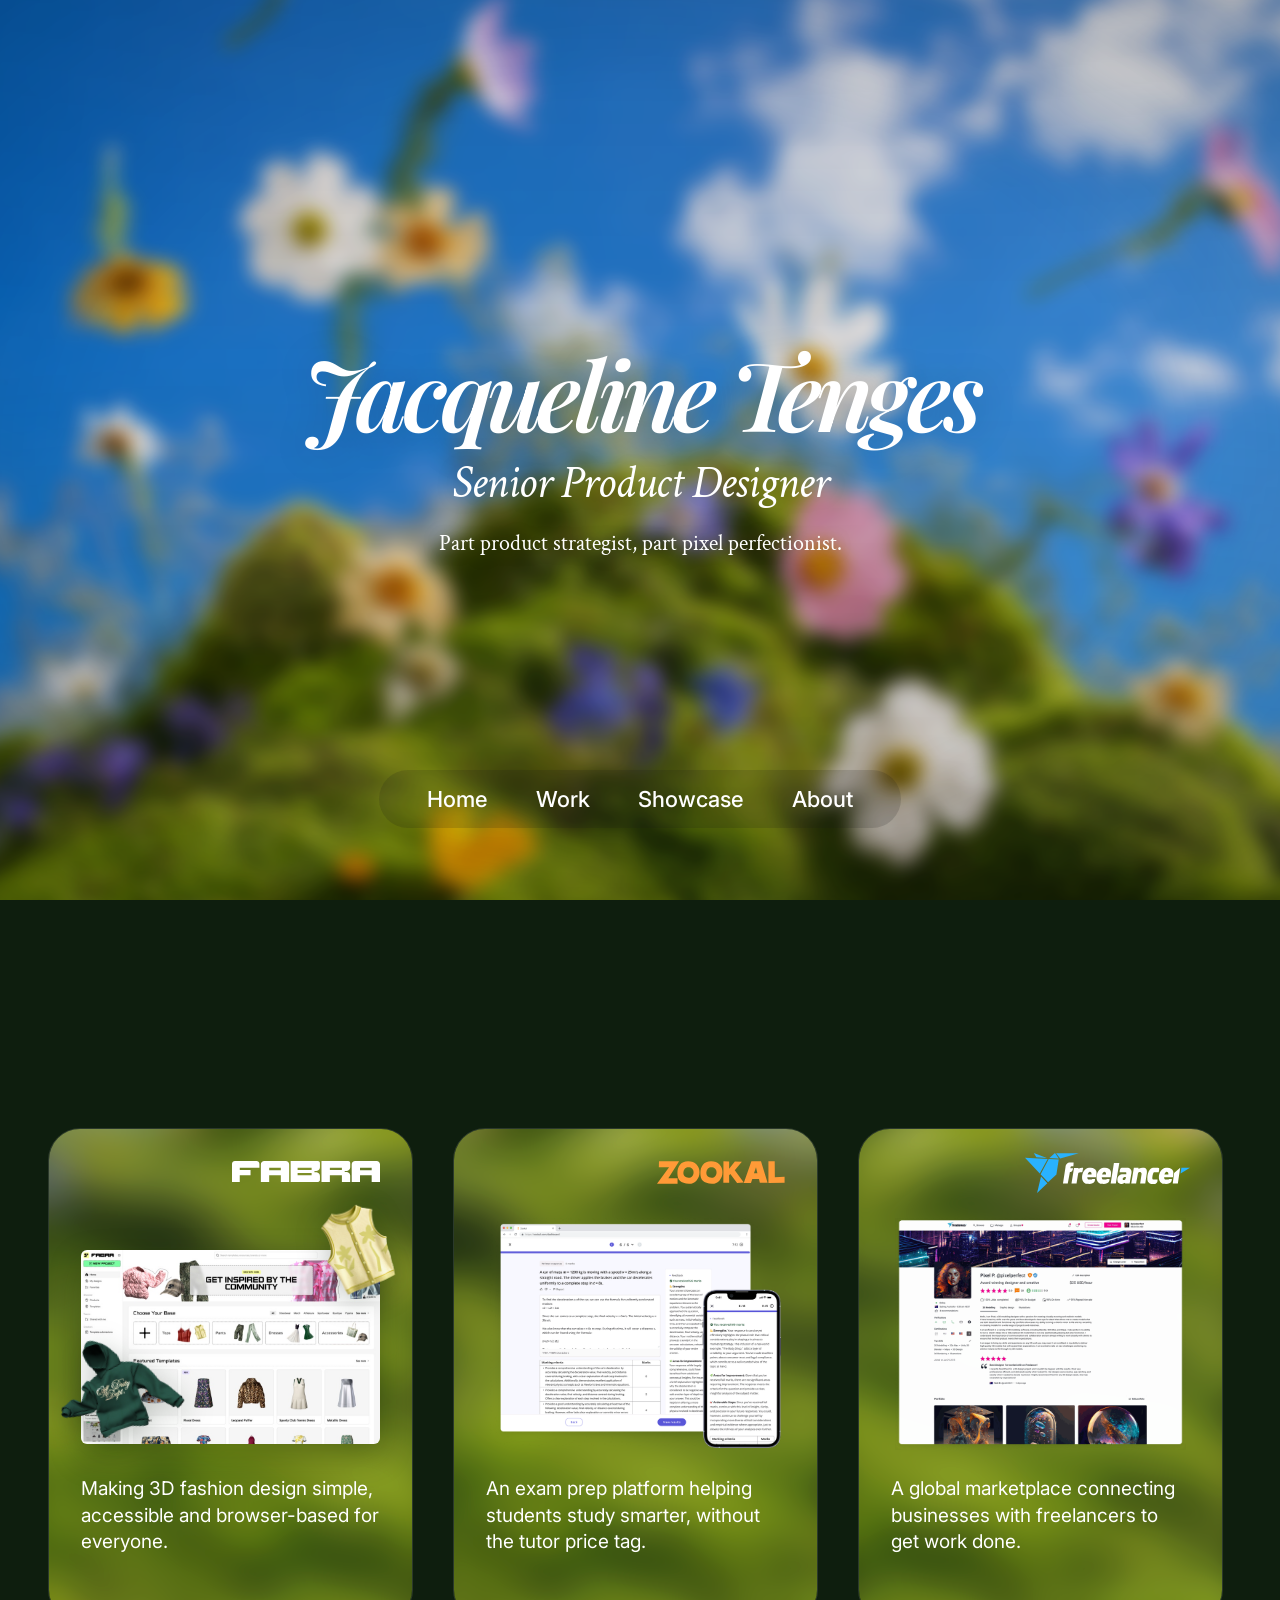
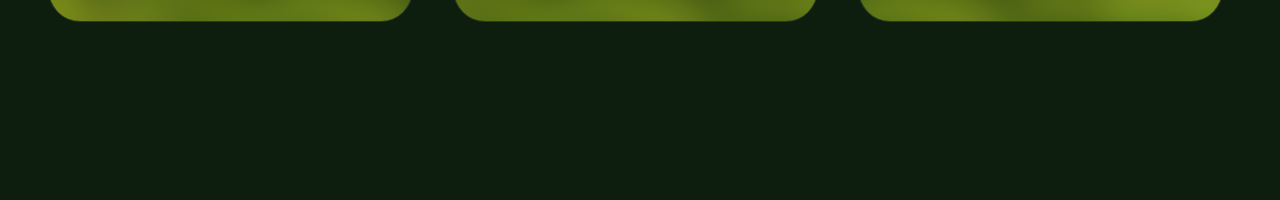
==== commit 65ee08eb: "Freelancer overview: bump logo size 20px -> 27px (v91) Co-Authored-By: Claude Sonnet 5 <noreply@anth" ====
--- a/index.html
+++ b/index.html
@@ -12,7 +12,7 @@
   <link rel="preconnect" href="https://fonts.googleapis.com" />
   <link rel="preconnect" href="https://fonts.gstatic.com" crossorigin />
   <link href="https://fonts.googleapis.com/css2?family=Playfair+Display:ital,wght@0,400;0,500;1,500;1,600&family=Crimson+Text:ital@0;1&family=Inter:wght@400;500;600;700;800&family=Roboto:wght@500&display=swap" rel="stylesheet" />
-  <link rel="stylesheet" href="css/style.css?v=89" />
+  <link rel="stylesheet" href="css/style.css?v=91" />
 </head>
 <body data-page="home">
 
@@ -78,6 +78,6 @@
   <div class="page-veil page-veil--sky" aria-hidden="true"><img src="assets/sky.jpg" alt="" /></div>
   <div class="page-veil page-veil--night" aria-hidden="true"></div>
 
-  <script src="js/main.js?v=89"></script>
+  <script src="js/main.js?v=91"></script>
 </body>
 </html>
--- a/css/style.css
+++ b/css/style.css
@@ -740,6 +740,13 @@
   text-transform: uppercase;
   letter-spacing: 0.08em;
   color: var(--ink-faint);
+}
+/* Freelancer overview: a logo img standing in for the eyebrow label —
+   sized to the eyebrow's visual weight since it ships with no width/height. */
+.freelancer-mark {
+  display: block;
+  height: 27px;
+  width: auto;
 }
 .book h2 {
   font-family: var(--font-display);
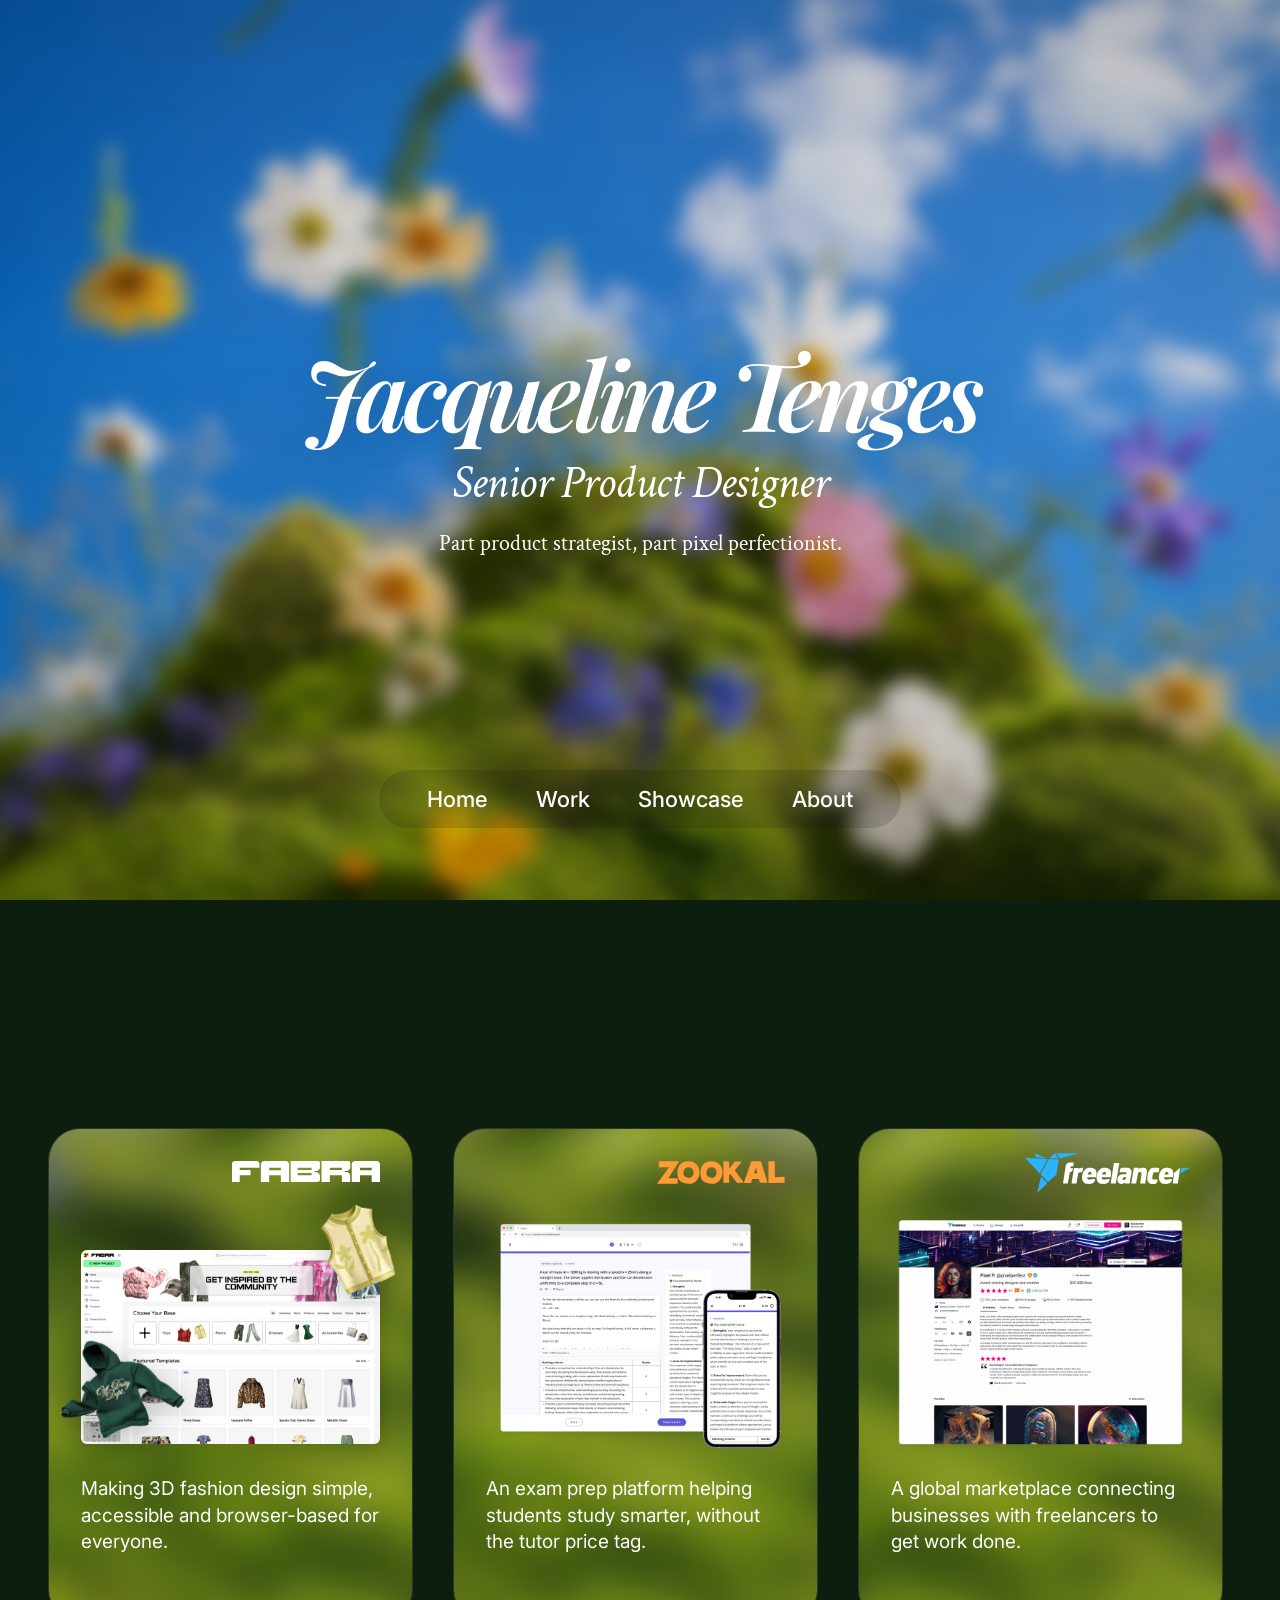
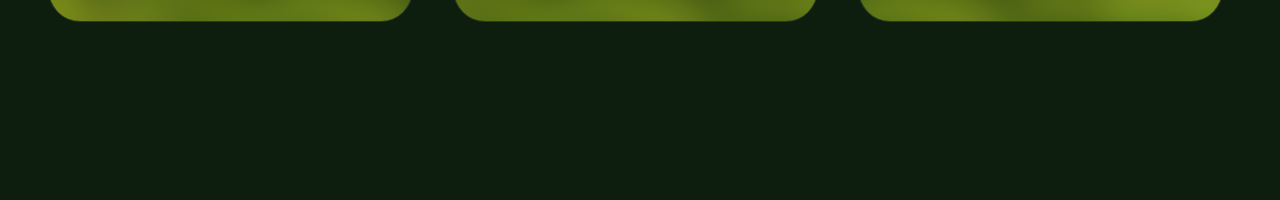
==== commit 0e44fd03: "Fix Zookal: restore pager arrows/dots/TOC lost in owner's last edit Rewrite Freelancer case study wi" ====
--- a/index.html
+++ b/index.html
@@ -12,7 +12,7 @@
   <link rel="preconnect" href="https://fonts.googleapis.com" />
   <link rel="preconnect" href="https://fonts.gstatic.com" crossorigin />
   <link href="https://fonts.googleapis.com/css2?family=Playfair+Display:ital,wght@0,400;0,500;1,500;1,600&family=Crimson+Text:ital@0;1&family=Inter:wght@400;500;600;700;800&family=Roboto:wght@500&display=swap" rel="stylesheet" />
-  <link rel="stylesheet" href="css/style.css?v=91" />
+  <link rel="stylesheet" href="css/style.css?v=92" />
 </head>
 <body data-page="home">
 
@@ -78,6 +78,6 @@
   <div class="page-veil page-veil--sky" aria-hidden="true"><img src="assets/sky.jpg" alt="" /></div>
   <div class="page-veil page-veil--night" aria-hidden="true"></div>
 
-  <script src="js/main.js?v=91"></script>
+  <script src="js/main.js?v=92"></script>
 </body>
 </html>
